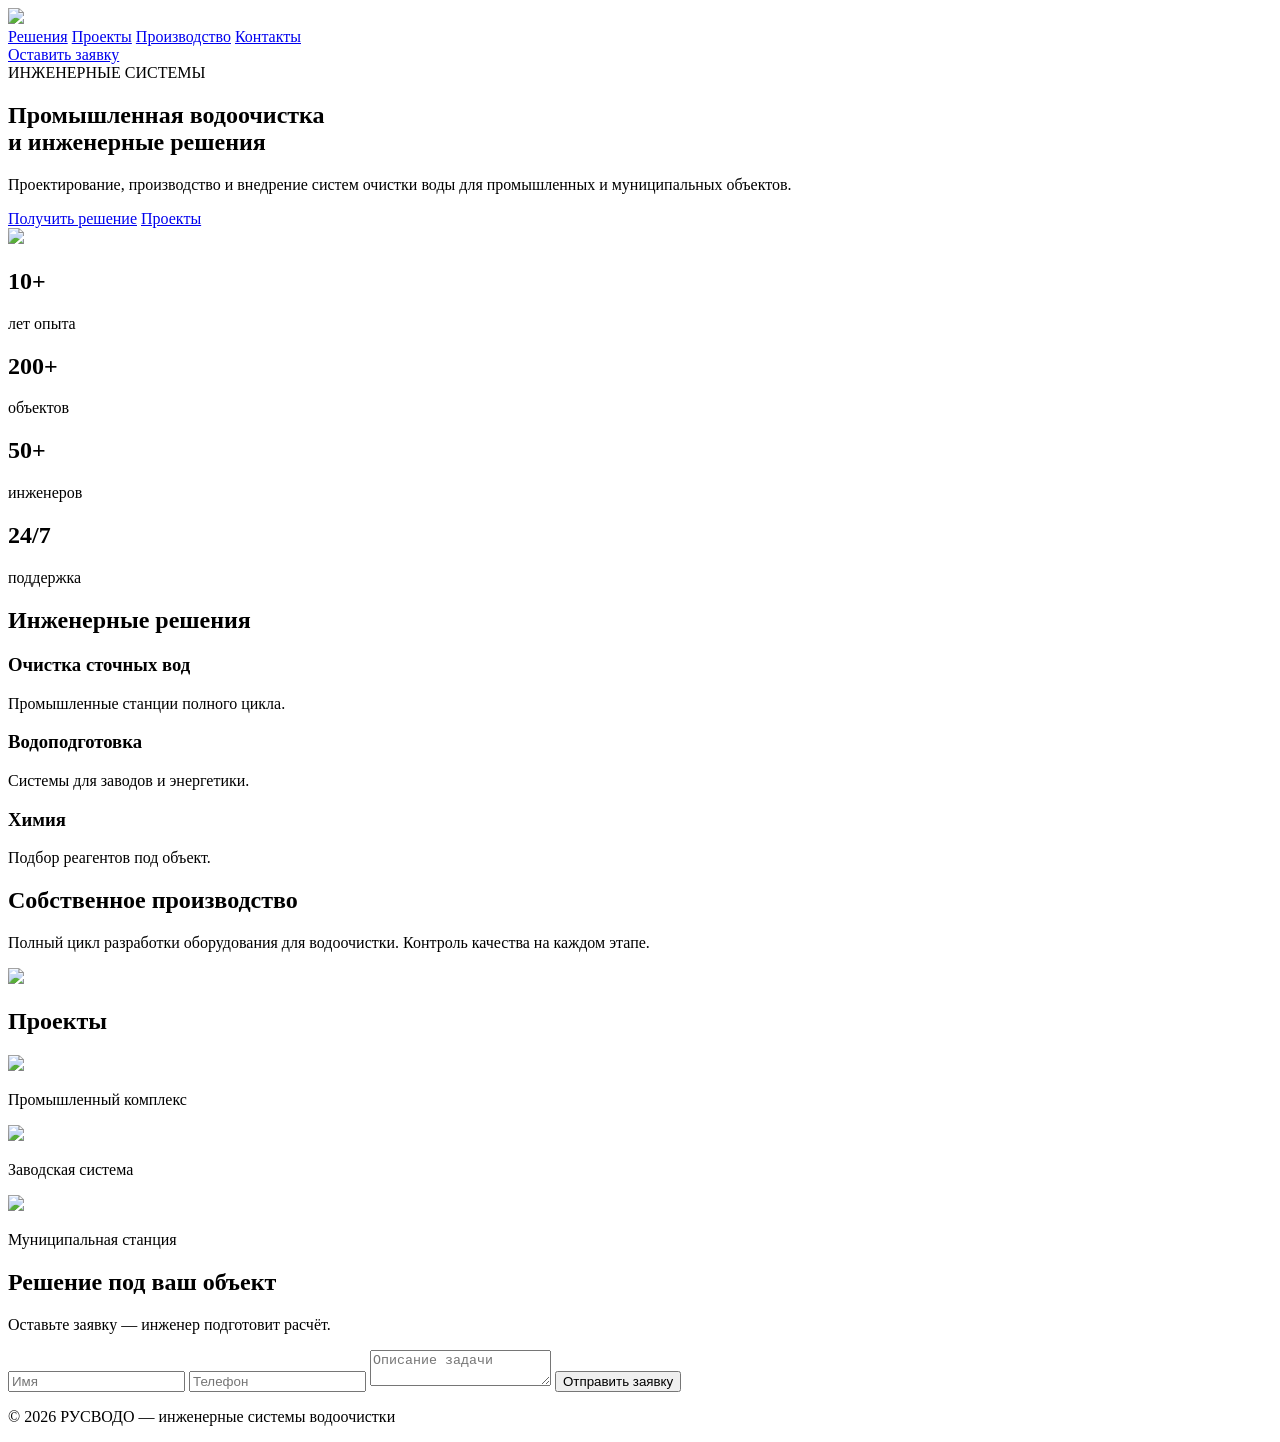
==== index.html @ d5ce0e26 "Rename INDEX.HTML to index.html" ====
<!DOCTYPE html>
<html lang="ru">
<head>
  <meta charset="UTF-8">
  <meta name="viewport" content="width=device-width, initial-scale=1.0">

  <title>РУСВОДО — Инженерные системы водоочистки</title>

  <link rel="stylesheet" href="style.css">
  <link href="https://fonts.googleapis.com/css2?family=Inter:wght@300;400;500;600;700&display=swap" rel="stylesheet">
</head>

<body>

<div class="bg-glow"></div>

<header class="header">
  <div class="container nav">
    <img src="assets/logo.png" class="logo">

    <nav>
      <a href="#solutions">Решения</a>
      <a href="#projects">Проекты</a>
      <a href="#factory">Производство</a>
      <a href="#contact">Контакты</a>
    </nav>

    <a href="#contact" class="btn">Оставить заявку</a>
  </div>
</header>

<section class="hero reveal">
  <div class="container hero-grid">

    <div>
      <div class="tag">ИНЖЕНЕРНЫЕ СИСТЕМЫ</div>

      <h1>Промышленная водоочистка<br>и инженерные решения</h1>

      <p>
        Проектирование, производство и внедрение систем очистки воды
        для промышленных и муниципальных объектов.
      </p>

      <div class="hero-actions">
        <a href="#contact" class="btn">Получить решение</a>
        <a href="#projects" class="btn ghost">Проекты</a>
      </div>
    </div>

    <div class="hero-card reveal">
      <img src="assets/hero.jpg">
    </div>

  </div>
</section>

<section class="stats reveal">
  <div class="container stats-grid">
    <div><h2>10+</h2><p>лет опыта</p></div>
    <div><h2>200+</h2><p>объектов</p></div>
    <div><h2>50+</h2><p>инженеров</p></div>
    <div><h2>24/7</h2><p>поддержка</p></div>
  </div>
</section>

<section id="solutions" class="section reveal">
  <div class="container">
    <h2>Инженерные решения</h2>

    <div class="grid-3">

      <div class="card hover">
        <h3>Очистка сточных вод</h3>
        <p>Промышленные станции полного цикла.</p>
      </div>

      <div class="card hover">
        <h3>Водоподготовка</h3>
        <p>Системы для заводов и энергетики.</p>
      </div>

      <div class="card hover">
        <h3>Химия</h3>
        <p>Подбор реагентов под объект.</p>
      </div>

    </div>
  </div>
</section>

<section id="factory" class="section dark reveal">
  <div class="container split">

    <div>
      <h2>Собственное производство</h2>
      <p>
        Полный цикл разработки оборудования для водоочистки.
        Контроль качества на каждом этапе.
      </p>
    </div>

    <img src="assets/factory.jpg">

  </div>
</section>

<section id="projects" class="section reveal">
  <div class="container">

    <h2>Проекты</h2>

    <div class="grid-3">

      <div class="project hover">
        <img src="assets/project1.jpg">
        <p>Промышленный комплекс</p>
      </div>

      <div class="project hover">
        <img src="assets/project1.jpg">
        <p>Заводская система</p>
      </div>

      <div class="project hover">
        <img src="assets/project1.jpg">
        <p>Муниципальная станция</p>
      </div>

    </div>

  </div>
</section>

<section id="contact" class="section contact reveal">
  <div class="container split">

    <div>
      <h2>Решение под ваш объект</h2>
      <p>Оставьте заявку — инженер подготовит расчёт.</p>
    </div>

    <form id="form">
      <input type="text" placeholder="Имя" required>
      <input type="tel" placeholder="Телефон" required>
      <textarea placeholder="Описание задачи"></textarea>
      <button class="btn">Отправить заявку</button>
    </form>

  </div>
</section>

<footer class="footer">
  <div class="container">
    <p>© 2026 РУСВОДО — инженерные системы водоочистки</p>
  </div>
</footer>

<script src="script.js"></script>
</body>
</html>
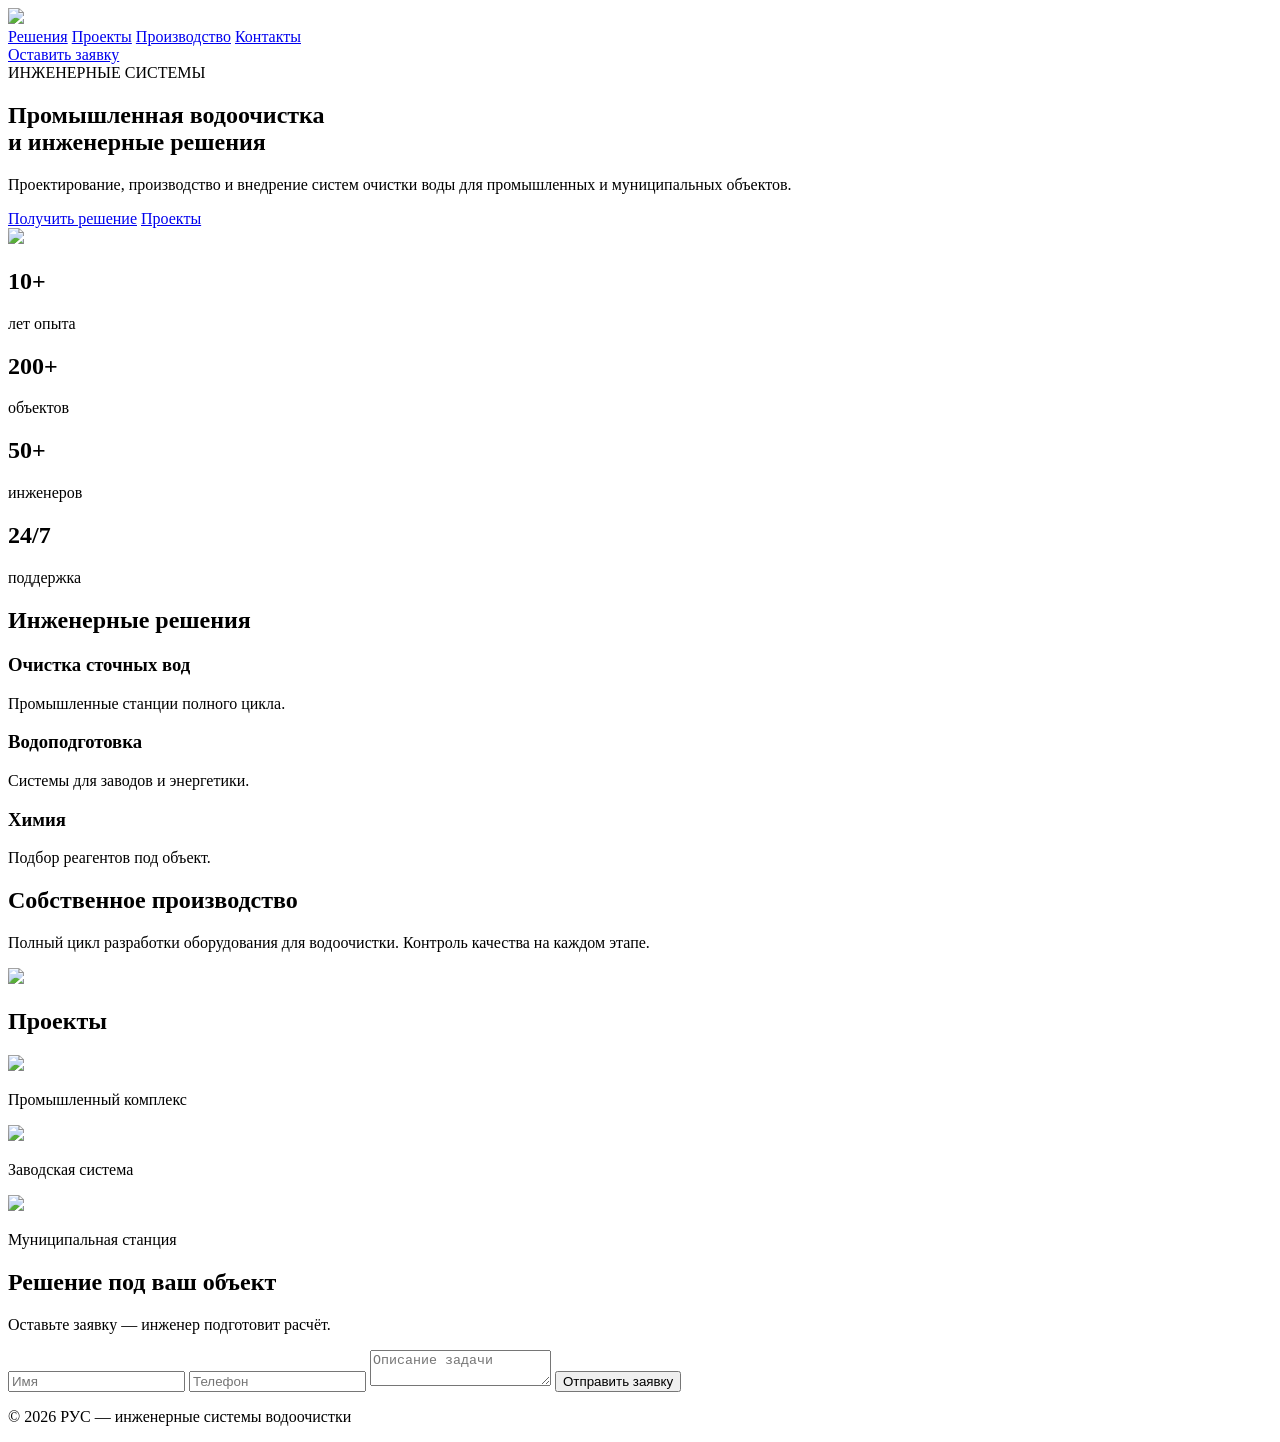
==== commit 326297a3: "Update index.html" ====
--- a/index.html
+++ b/index.html
@@ -4,7 +4,7 @@
   <meta charset="UTF-8">
   <meta name="viewport" content="width=device-width, initial-scale=1.0">
 
-  <title>РУСВОДО — Инженерные системы водоочистки</title>
+  <title>РУС — Инженерные системы водоочистки</title>
 
   <link rel="stylesheet" href="style.css">
   <link href="https://fonts.googleapis.com/css2?family=Inter:wght@300;400;500;600;700&display=swap" rel="stylesheet">
@@ -152,7 +152,7 @@
 
 <footer class="footer">
   <div class="container">
-    <p>© 2026 РУСВОДО — инженерные системы водоочистки</p>
+    <p>© 2026 РУС — инженерные системы водоочистки</p>
   </div>
 </footer>
 
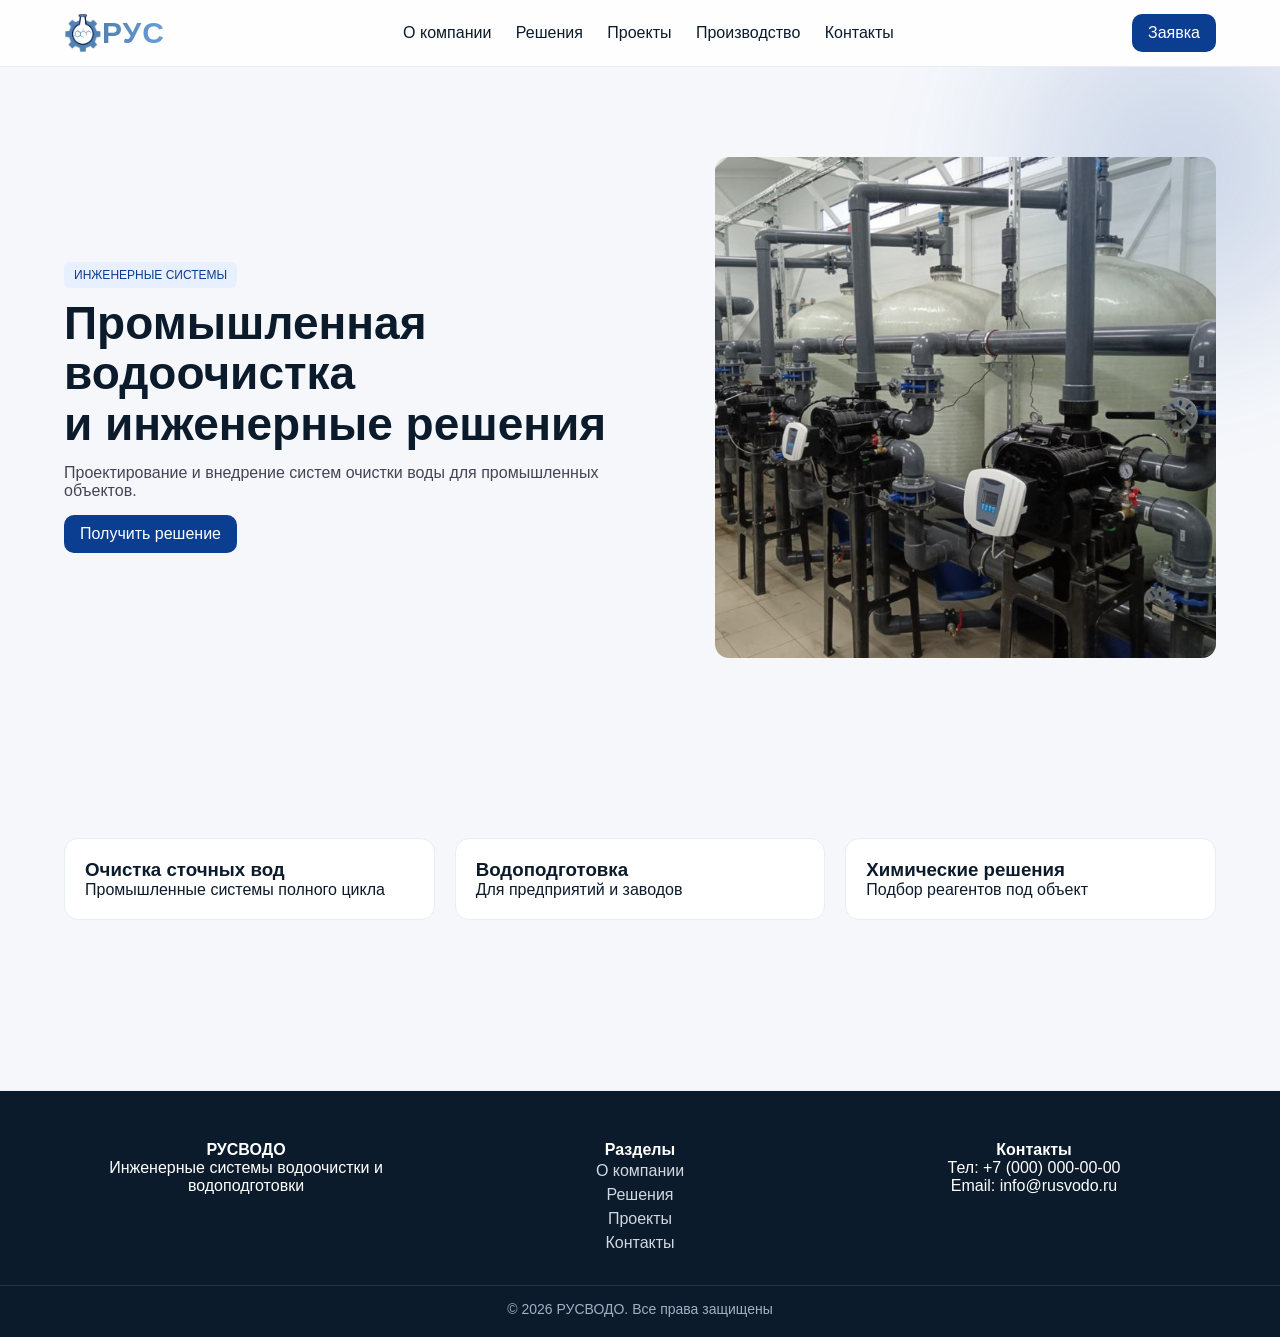
==== commit fd856d72: "Add files via upload" ====
--- a/index.html
+++ b/index.html
@@ -1,161 +1,108 @@
 <!DOCTYPE html>
 <html lang="ru">
 <head>
-  <meta charset="UTF-8">
-  <meta name="viewport" content="width=device-width, initial-scale=1.0">
-
-  <title>РУС — Инженерные системы водоочистки</title>
-
-  <link rel="stylesheet" href="style.css">
-  <link href="https://fonts.googleapis.com/css2?family=Inter:wght@300;400;500;600;700&display=swap" rel="stylesheet">
+    <meta charset="UTF-8">
+    <meta name="viewport" content="width=device-width, initial-scale=1.0">
+    <title>РУС — Инженерные системы</title>
+    <link rel="stylesheet" href="style.css">
 </head>
 
 <body>
 
-<div class="bg-glow"></div>
+    <header class="header">
+        <div class="container nav">
+            <a href="index.html" class="logo-wrap">
+                <img src="assets/logo.png" class="logo">
+                <span class="logo-text">РУС</span>
+            </a>
 
-<header class="header">
-  <div class="container nav">
-    <img src="assets/logo.png" class="logo">
+            <div class="burger" onclick="toggleMenu()">☰</div>
 
-    <nav>
-      <a href="#solutions">Решения</a>
-      <a href="#projects">Проекты</a>
-      <a href="#factory">Производство</a>
-      <a href="#contact">Контакты</a>
-    </nav>
+            <nav id="menu">
+                <a href="about.html">О компании</a>
+                <a href="services.html">Решения</a>
+                <a href="projects.html">Проекты</a>
+                <a href="production.html">Производство</a>
+                <a href="contacts.html">Контакты</a>
+            </nav>
 
-    <a href="#contact" class="btn">Оставить заявку</a>
-  </div>
-</header>
+            <a href="contact.html" class="btn">Заявка</a>
+        </div>
+    </header>
 
-<section class="hero reveal">
-  <div class="container hero-grid">
+    <section class="hero">
+        <div class="container hero-grid">
 
-    <div>
-      <div class="tag">ИНЖЕНЕРНЫЕ СИСТЕМЫ</div>
+            <div>
+                <div class="tag">ИНЖЕНЕРНЫЕ СИСТЕМЫ</div>
 
-      <h1>Промышленная водоочистка<br>и инженерные решения</h1>
+                <h1>Промышленная водоочистка<br>и инженерные решения</h1>
 
-      <p>
-        Проектирование, производство и внедрение систем очистки воды
-        для промышленных и муниципальных объектов.
-      </p>
+                <p>
+                    Проектирование и внедрение систем очистки воды для промышленных объектов.
+                </p>
 
-      <div class="hero-actions">
-        <a href="#contact" class="btn">Получить решение</a>
-        <a href="#projects" class="btn ghost">Проекты</a>
-      </div>
-    </div>
+                <a href="contact.html" class="btn">Получить решение</a>
+            </div>
 
-    <div class="hero-card reveal">
-      <img src="assets/hero.jpg">
-    </div>
+            <img src="assets/hero.jpg" style="width:100%;border-radius:14px;">
 
-  </div>
-</section>
+        </div>
+    </section>
 
-<section class="stats reveal">
-  <div class="container stats-grid">
-    <div><h2>10+</h2><p>лет опыта</p></div>
-    <div><h2>200+</h2><p>объектов</p></div>
-    <div><h2>50+</h2><p>инженеров</p></div>
-    <div><h2>24/7</h2><p>поддержка</p></div>
-  </div>
-</section>
+    <section class="section">
+        <div class="container grid-3">
 
-<section id="solutions" class="section reveal">
-  <div class="container">
-    <h2>Инженерные решения</h2>
+            <div class="card">
+                <h3>Очистка сточных вод</h3>
+                <p>Промышленные системы полного цикла</p>
+            </div>
 
-    <div class="grid-3">
+            <div class="card">
+                <h3>Водоподготовка</h3>
+                <p>Для предприятий и заводов</p>
+            </div>
 
-      <div class="card hover">
-        <h3>Очистка сточных вод</h3>
-        <p>Промышленные станции полного цикла.</p>
-      </div>
+            <div class="card">
+                <h3>Химические решения</h3>
+                <p>Подбор реагентов под объект</p>
+            </div>
 
-      <div class="card hover">
-        <h3>Водоподготовка</h3>
-        <p>Системы для заводов и энергетики.</p>
-      </div>
+        </div>
+    </section>
+    <script>
+        function toggleMenu() {
+            document.getElementById('menu').classList.toggle('active');
+        }
+    </script>
 
-      <div class="card hover">
-        <h3>Химия</h3>
-        <p>Подбор реагентов под объект.</p>
-      </div>
+</body>
+</html>
+<footer class="footer">
+    <div class="container footer-grid">
 
-    </div>
-  </div>
-</section>
+        <div>
+            <h4>РУСВОДО</h4>
+            <p>Инженерные системы водоочистки и водоподготовки</p>
+        </div>
 
-<section id="factory" class="section dark reveal">
-  <div class="container split">
+        <div>
+            <h4>Разделы</h4>
+            <a href="about.html">О компании</a><br>
+            <a href="services.html">Решения</a><br>
+            <a href="projects.html">Проекты</a><br>
+            <a href="contact.html">Контакты</a>
+        </div>
 
-    <div>
-      <h2>Собственное производство</h2>
-      <p>
-        Полный цикл разработки оборудования для водоочистки.
-        Контроль качества на каждом этапе.
-      </p>
-    </div>
-
-    <img src="assets/factory.jpg">
-
-  </div>
-</section>
-
-<section id="projects" class="section reveal">
-  <div class="container">
-
-    <h2>Проекты</h2>
-
-    <div class="grid-3">
-
-      <div class="project hover">
-        <img src="assets/project1.jpg">
-        <p>Промышленный комплекс</p>
-      </div>
-
-      <div class="project hover">
-        <img src="assets/project1.jpg">
-        <p>Заводская система</p>
-      </div>
-
-      <div class="project hover">
-        <img src="assets/project1.jpg">
-        <p>Муниципальная станция</p>
-      </div>
+        <div>
+            <h4>Контакты</h4>
+            <p>Тел: +7 (000) 000-00-00</p>
+            <p>Email: info@rusvodo.ru</p>
+        </div>
 
     </div>
 
-  </div>
-</section>
-
-<section id="contact" class="section contact reveal">
-  <div class="container split">
-
-    <div>
-      <h2>Решение под ваш объект</h2>
-      <p>Оставьте заявку — инженер подготовит расчёт.</p>
+    <div class="footer-bottom">
+        © 2026 РУСВОДО. Все права защищены
     </div>
-
-    <form id="form">
-      <input type="text" placeholder="Имя" required>
-      <input type="tel" placeholder="Телефон" required>
-      <textarea placeholder="Описание задачи"></textarea>
-      <button class="btn">Отправить заявку</button>
-    </form>
-
-  </div>
-</section>
-
-<footer class="footer">
-  <div class="container">
-    <p>© 2026 РУС — инженерные системы водоочистки</p>
-  </div>
-</footer>
-
-<script src="script.js"></script>
-</body>
-</html>
+</footer>
--- a/style.css
+++ b/style.css
@@ -0,0 +1,536 @@
+body {
+  margin: 0;
+  font-family: Inter, sans-serif;
+  background: #f6f8fb;
+  color: #0b1b2b;
+}
+
+.container {
+  width: 90%;
+  max-width: 1200px;
+  margin: auto;
+}
+
+/* HEADER */
+.header {
+  background: white;
+  border-bottom: 1px solid #e6eef7;
+  position: sticky;
+  top: 0;
+  z-index: 1000;
+}
+
+.nav {
+  display: flex;
+  justify-content: space-between;
+  align-items: center;
+  padding: 15px 0;
+}
+
+.logo {
+  height: 50px;
+}
+
+nav a {
+  margin: 0 10px;
+  text-decoration: none;
+  color: #0b1b2b;
+  font-weight: 500;
+}
+
+.btn {
+    background: #0b3d91;
+    color: white;
+    padding: 10px 16px;
+    border-radius: 10px;
+    text-decoration: none;
+    transition: 0.2s;
+    display: inline-block;
+    box-shadow: none; /* ������ �������� */
+}
+
+    .btn:hover {
+        transform: translateY(-1px);
+        background: #0a357f;
+        box-shadow: none; /* ������ hover glow */
+    }
+/* SECTIONS */
+.section {
+  padding: 70px 0;
+}
+
+.dark {
+  background: #0b1b2b;
+  color: white;
+}
+
+/* GRID */
+.grid-3 {
+  display: grid;
+  grid-template-columns: repeat(3, 1fr);
+  gap: 20px;
+}
+
+.card {
+  background: white;
+  padding: 20px;
+  border-radius: 12px;
+  border: 1px solid #e6eef7;
+}
+
+/* SPLIT */
+.split {
+  display: grid;
+  grid-template-columns: 1fr 1fr;
+  gap: 40px;
+  align-items: center;
+}
+
+.split img {
+  width: 100%;
+  border-radius: 12px;
+}
+
+/* HERO */
+.hero {
+  padding: 80px 0;
+}
+
+.hero h1 {
+  font-size: 42px;
+}
+:root {
+    --bg: #f5f7fb;
+    --text: #0b1b2b;
+    --blue: #0b3d91;
+    --line: #e6eef7;
+    --dark: #0b1b2b;
+}
+
+* {
+    margin: 0;
+    padding: 0;
+    box-sizing: border-box;
+    font-family: Inter, sans-serif;
+}
+
+body {
+    background: var(--bg);
+    color: var(--text);
+}
+
+/* CONTAINER */
+.container {
+    width: 90%;
+    max-width: 1200px;
+    margin: auto;
+}
+
+/* HEADER (������) */
+.header {
+    position: sticky;
+    top: 0;
+    background: rgba(255,255,255,0.85);
+    backdrop-filter: blur(10px);
+    border-bottom: 1px solid var(--line);
+    z-index: 1000;
+}
+
+.nav {
+    display: flex;
+    justify-content: space-between;
+    align-items: center;
+    padding: 14px 0;
+}
+
+.logo {
+    height: 38px;
+}
+
+nav a {
+    margin: 0 10px;
+    text-decoration: none;
+    color: var(--text);
+    font-weight: 500;
+}
+
+/* BUTTON */
+.btn {
+    background: var(--blue);
+    color: white;
+    padding: 10px 16px;
+    border-radius: 10px;
+    text-decoration: none;
+    transition: 0.3s;
+}
+
+    .btn:hover {
+        transform: translateY(-2px);
+        box-shadow: 0 10px 25px rgba(11,61,145,0.2);
+    }
+
+/* HERO (v4 �������) */
+.hero {
+    padding: 90px 0;
+    position: relative;
+    overflow: hidden;
+}
+
+    .hero::before {
+        content: "";
+        position: absolute;
+        width: 600px;
+        height: 600px;
+        background: radial-gradient(circle, rgba(11,61,145,0.2), transparent 60%);
+        top: -200px;
+        right: -200px;
+        filter: blur(40px);
+    }
+
+.hero-grid {
+    display: grid;
+    grid-template-columns: 1.2fr 1fr;
+    gap: 50px;
+    align-items: center;
+}
+
+.hero h1 {
+    font-size: 46px;
+    line-height: 1.1;
+}
+
+.hero p {
+    margin: 15px 0;
+    color: #445;
+}
+
+/* TAG */
+.tag {
+    display: inline-block;
+    background: #e8f0ff;
+    color: var(--blue);
+    padding: 6px 10px;
+    font-size: 12px;
+    border-radius: 6px;
+    margin-bottom: 10px;
+}
+
+/* SECTIONS */
+.section {
+    padding: 90px 0;
+}
+
+/* GRID */
+.grid-3 {
+    display: grid;
+    grid-template-columns: repeat(3, 1fr);
+    gap: 20px;
+}
+
+/* CARD */
+.card {
+    background: white;
+    border: 1px solid var(--line);
+    border-radius: 14px;
+    padding: 20px;
+    transition: 0.3s;
+}
+
+    .card:hover {
+        transform: translateY(-6px);
+        box-shadow: 0 20px 40px rgba(0,0,0,0.08);
+    }
+
+/* DARK SECTION */
+.dark {
+    background: var(--dark);
+    color: white;
+}
+
+/* SPLIT */
+.split {
+    display: grid;
+    grid-template-columns: 1fr 1fr;
+    gap: 40px;
+    align-items: center;
+}
+
+    .split img {
+        width: 100%;
+        border-radius: 14px;
+    }
+
+/* FOOTER */
+.footer {
+    text-align: center;
+    padding: 20px;
+    border-top: 1px solid var(--line);
+}
+.footer {
+    background: #0b1b2b;
+    color: white;
+    padding: 50px 0 20px;
+    margin-top: 80px;
+}
+
+.footer-grid {
+    display: grid;
+    grid-template-columns: repeat(3, 1fr);
+    gap: 30px;
+}
+
+.footer a {
+    color: #cfd8e3;
+    text-decoration: none;
+    display: inline-block;
+    margin: 3px 0;
+}
+
+    .footer a:hover {
+        color: white;
+    }
+
+.footer-bottom {
+    text-align: center;
+    margin-top: 30px;
+    padding-top: 15px;
+    border-top: 1px solid rgba(255,255,255,0.1);
+    font-size: 14px;
+    color: #9fb0c5;
+}
+.form-box {
+    background: white;
+    border: 1px solid var(--line);
+    border-radius: 16px;
+    padding: 40px;
+    max-width: 900px;
+    margin: auto;
+}
+
+.form-head {
+    margin-bottom: 30px;
+}
+
+    .form-head h2 {
+        font-size: 28px;
+        margin-bottom: 10px;
+    }
+
+    .form-head p {
+        color: #556;
+    }
+
+/* GRID */
+.form-grid {
+    display: grid;
+    grid-template-columns: 1fr 1fr;
+    gap: 20px;
+}
+
+.input-group {
+    display: flex;
+    flex-direction: column;
+}
+
+    .input-group label {
+        font-size: 13px;
+        margin-bottom: 6px;
+        color: #445;
+    }
+
+/* INPUTS */
+input, textarea, select {
+    padding: 12px;
+    border-radius: 10px;
+    border: 1px solid var(--line);
+    font-size: 14px;
+    transition: 0.2s;
+}
+
+    input:focus, textarea:focus, select:focus {
+        border-color: var(--blue);
+        outline: none;
+    }
+
+/* FULL WIDTH */
+.full {
+    grid-column: span 2;
+}
+
+textarea {
+    min-height: 120px;
+    resize: vertical;
+}
+
+/* BOTTOM */
+.form-bottom {
+    grid-column: span 2;
+    display: flex;
+    justify-content: space-between;
+    align-items: center;
+    margin-top: 10px;
+}
+
+    .form-bottom span {
+        font-size: 13px;
+        color: #667;
+    }
+.logo-wrap {
+    display: flex;
+    align-items: center;
+    gap: -10px;
+    text-decoration: none;
+}
+
+.logo-text {
+    font-weight: 700;
+    font-size: 30px;
+    background: linear-gradient(90deg,#5381B1, #679FDA);
+    -webkit-background-clip: text;
+    -webkit-text-fill-color: transparent;
+    letter-spacing: 1px;
+}
+/* BURGER */
+.burger {
+    display: none;
+    font-size: 26px;
+    cursor: pointer;
+}
+
+/* MOBILE */
+@media (max-width: 768px) {
+
+    .burger {
+        display: block;
+    }
+
+    nav {
+        position: absolute;
+        top: 70px;
+        right: 0;
+        background: white;
+        width: 100%;
+        display: none;
+        flex-direction: column;
+        padding: 20px;
+        border-top: 1px solid var(--line);
+    }
+
+        nav a {
+            margin: 10px 0;
+        }
+
+        nav.active {
+            display: flex;
+        }
+
+    /* GRID */
+    .hero-grid {
+        grid-template-columns: 1fr;
+    }
+
+    .grid-3 {
+        grid-template-columns: 1fr;
+    }
+
+    .split {
+        grid-template-columns: 1fr;
+    }
+
+    /* TEXT */
+    .hero h1 {
+        font-size: 30px;
+    }
+
+    .section {
+        padding: 60px 0;
+    }
+
+    /* FORM */
+    .form-grid {
+        grid-template-columns: 1fr;
+    }
+
+    .full {
+        grid-column: span 1;
+    }
+
+    .form-bottom {
+        flex-direction: column;
+        align-items: flex-start;
+        gap: 10px;
+    }
+}
+@media (max-width: 768px) {
+
+    .form-grid {
+        display: block; /* �������� */
+    }
+
+        .form-grid > * {
+            width: 100%;
+            margin-bottom: 15px;
+        }
+
+    .full {
+        grid-column: unset !important;
+    }
+}
+/* ===== UX �������� ����� ===== */
+
+/* ��������� */
+input, textarea, select {
+    transition: all 0.2s ease;
+}
+
+/* ������� ��������� */
+input, textarea, select {
+    border: 1px solid var(--line);
+    border-radius: 8px;
+    padding: 12px 14px;
+    background: #fff;
+}
+
+    /* ����� (����) */
+    input:focus, textarea:focus, select:focus {
+        border-color: #1EA1FB;
+        box-shadow: 0 0 0 3px rgba(30, 161, 251, 0.15);
+        outline: none;
+    }
+
+    /* hover (���������) */
+    input:hover, textarea:hover, select:hover {
+        border-color: #525DFB;
+    }
+
+/* textarea ���� �������� */
+textarea {
+    resize: vertical;
+    min-height: 120px;
+}
+
+/* ������ */
+.btn {
+    transition: all 0.2s ease;
+}
+
+    /* hover ������ */
+    .btn:hover {
+        transform: translateY(-1px);
+    }
+
+    /* ������� */
+    .btn:active {
+        transform: translateY(0);
+        opacity: 0.9;
+    }
+
+    /* disabled (�� �������) */
+    .btn:disabled {
+        opacity: 0.6;
+        cursor: not-allowed;
+    }
+.map iframe {
+    border-radius: 14px;
+    filter: grayscale(20%) contrast(1.05) brightness(0.95);
+}
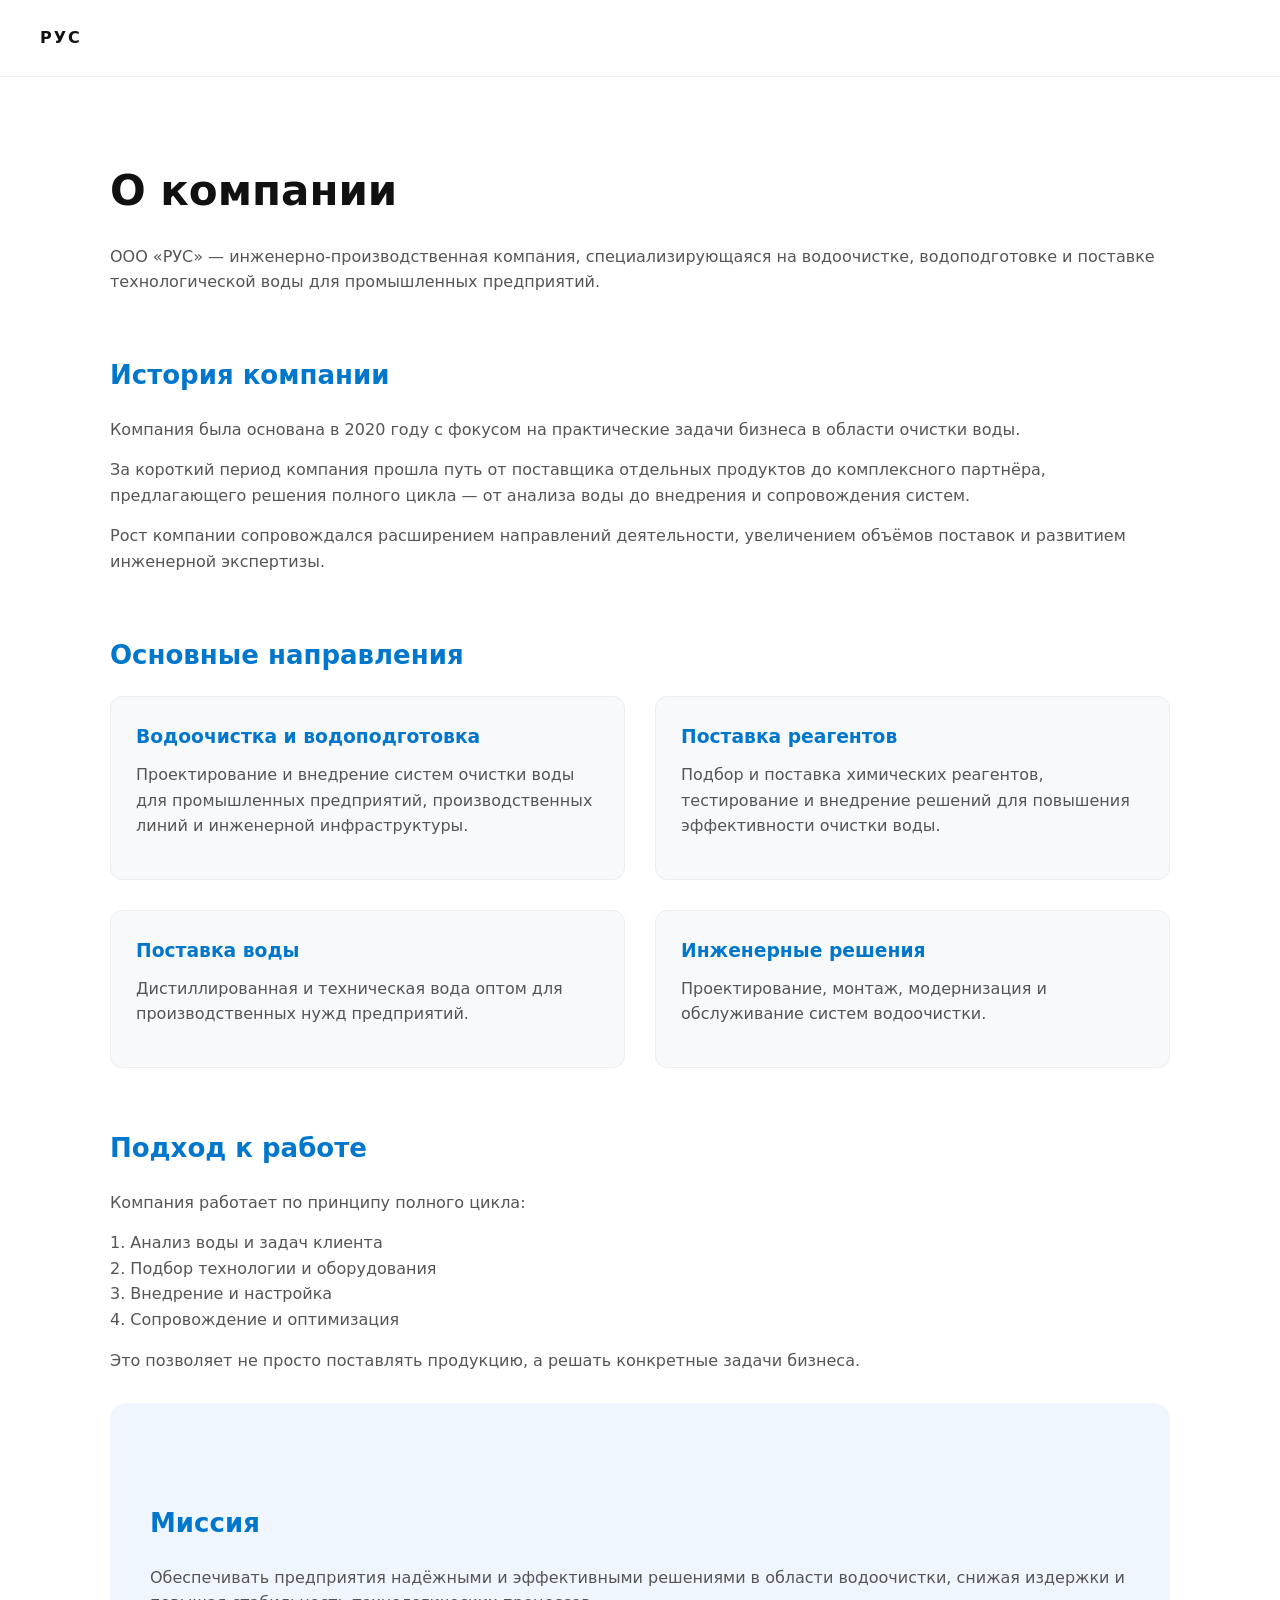
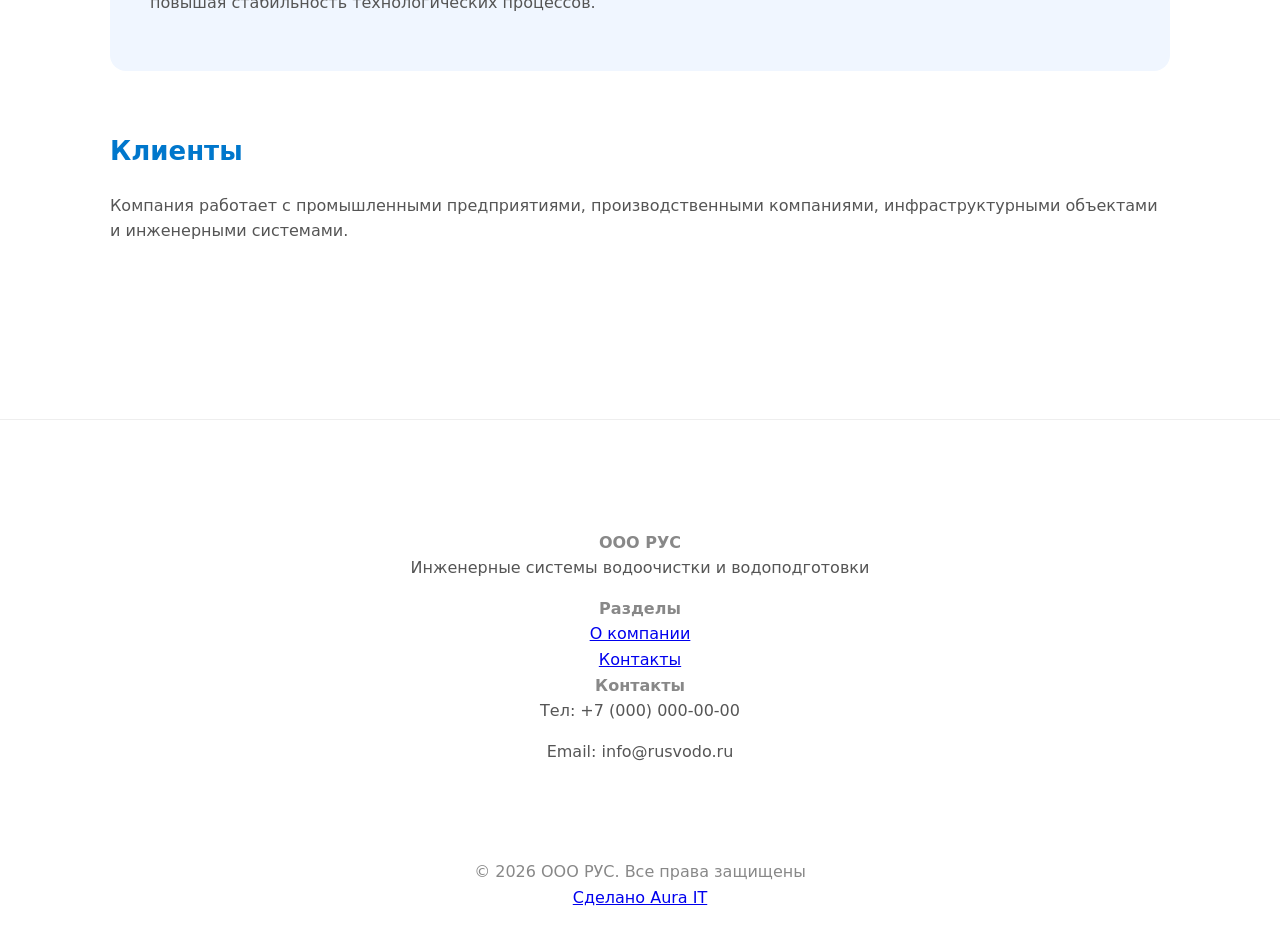
==== commit 560e4529: "Update index.html" ====
--- a/index.html
+++ b/index.html
@@ -1,108 +1,240 @@
 <!DOCTYPE html>
 <html lang="ru">
 <head>
-    <meta charset="UTF-8">
-    <meta name="viewport" content="width=device-width, initial-scale=1.0">
-    <title>РУС — Инженерные системы</title>
-    <link rel="stylesheet" href="style.css">
+<meta charset="UTF-8">
+<meta name="viewport" content="width=device-width, initial-scale=1.0">
+<title>О компании — РУС</title>
+
+<style>
+*{
+margin:0;
+padding:0;
+box-sizing:border-box;
+font-family:Inter, system-ui, sans-serif;
+}
+
+body{
+background:#ffffff;
+color:#111;
+line-height:1.6;
+}
+
+.container{
+max-width:1100px;
+margin:auto;
+padding:80px 20px;
+}
+
+h1{
+font-size:42px;
+margin-bottom:20px;
+}
+
+h2{
+margin-top:60px;
+margin-bottom:20px;
+font-size:26px;
+color:#0077cc;
+}
+
+p{
+color:#555;
+margin-bottom:15px;
+}
+
+.header{
+padding:25px 40px;
+border-bottom:1px solid #eee;
+display:flex;
+justify-content:space-between;
+}
+
+.logo{
+font-weight:700;
+letter-spacing:2px;
+}
+
+.section{
+margin-top:40px;
+}
+
+.grid{
+display:grid;
+grid-template-columns:repeat(2,1fr);
+gap:30px;
+margin-top:20px;
+}
+
+.card{
+background:#f8f9fb;
+padding:25px;
+border-radius:12px;
+border:1px solid #eee;
+}
+
+.card h3{
+color:#0077cc;
+margin-bottom:10px;
+}
+
+.mission{
+background:#f0f6ff;
+padding:40px;
+border-radius:16px;
+margin-top:30px;
+}
+
+.footer{
+margin-top:80px;
+padding:30px;
+text-align:center;
+color:#888;
+border-top:1px solid #eee;
+}
+
+/* mobile */
+@media(max-width:800px){
+.grid{grid-template-columns:1fr;}
+h1{font-size:30px;}
+}
+</style>
 </head>
 
 <body>
 
-    <header class="header">
-        <div class="container nav">
-            <a href="index.html" class="logo-wrap">
-                <img src="assets/logo.png" class="logo">
-                <span class="logo-text">РУС</span>
-            </a>
-
-            <div class="burger" onclick="toggleMenu()">☰</div>
-
-            <nav id="menu">
-                <a href="about.html">О компании</a>
-                <a href="services.html">Решения</a>
-                <a href="projects.html">Проекты</a>
-                <a href="production.html">Производство</a>
-                <a href="contacts.html">Контакты</a>
-            </nav>
-
-            <a href="contact.html" class="btn">Заявка</a>
-        </div>
-    </header>
-
-    <section class="hero">
-        <div class="container hero-grid">
+    <div class="header">
+        <div class="logo">РУС</div>
+    </div>
+
+    <div class="container">
+
+        <h1>О компании</h1>
+
+        <p>
+            ООО «РУС» — инженерно-производственная компания, специализирующаяся на водоочистке,
+            водоподготовке и поставке технологической воды для промышленных предприятий.
+        </p>
+
+        <div class="section">
+            <h2>История компании</h2>
+            <p>
+                Компания была основана в 2020 году с фокусом на практические задачи бизнеса в области очистки воды.
+            </p>
+            <p>
+                За короткий период компания прошла путь от поставщика отдельных продуктов до комплексного партнёра,
+                предлагающего решения полного цикла — от анализа воды до внедрения и сопровождения систем.
+            </p>
+            <p>
+                Рост компании сопровождался расширением направлений деятельности, увеличением объёмов поставок
+                и развитием инженерной экспертизы.
+            </p>
+        </div>
+
+        <div class="section">
+            <h2>Основные направления</h2>
+
+            <div class="grid">
+
+                <div class="card">
+                    <h3>Водоочистка и водоподготовка</h3>
+                    <p>
+                        Проектирование и внедрение систем очистки воды для промышленных предприятий,
+                        производственных линий и инженерной инфраструктуры.
+                    </p>
+                </div>
+
+                <div class="card">
+                    <h3>Поставка реагентов</h3>
+                    <p>
+                        Подбор и поставка химических реагентов, тестирование и внедрение решений
+                        для повышения эффективности очистки воды.
+                    </p>
+                </div>
+
+                <div class="card">
+                    <h3>Поставка воды</h3>
+                    <p>
+                        Дистиллированная и техническая вода оптом для производственных нужд предприятий.
+                    </p>
+                </div>
+
+                <div class="card">
+                    <h3>Инженерные решения</h3>
+                    <p>
+                        Проектирование, монтаж, модернизация и обслуживание систем водоочистки.
+                    </p>
+                </div>
+
+            </div>
+        </div>
+
+        <div class="section">
+            <h2>Подход к работе</h2>
+            <p>
+                Компания работает по принципу полного цикла:
+            </p>
+            <p>
+                1. Анализ воды и задач клиента<br>
+                2. Подбор технологии и оборудования<br>
+                3. Внедрение и настройка<br>
+                4. Сопровождение и оптимизация
+            </p>
+            <p>
+                Это позволяет не просто поставлять продукцию, а решать конкретные задачи бизнеса.
+            </p>
+        </div>
+
+        <div class="mission">
+            <h2>Миссия</h2>
+            <p>
+                Обеспечивать предприятия надёжными и эффективными решениями в области водоочистки,
+                снижая издержки и повышая стабильность технологических процессов.
+            </p>
+        </div>
+
+        <div class="section">
+            <h2>Клиенты</h2>
+            <p>
+                Компания работает с промышленными предприятиями, производственными компаниями,
+                инфраструктурными объектами и инженерными системами.
+            </p>
+        </div>
+
+    </div>
+
+    <footer class="footer">
+        <div class="container footer-grid">
 
             <div>
-                <div class="tag">ИНЖЕНЕРНЫЕ СИСТЕМЫ</div>
-
-                <h1>Промышленная водоочистка<br>и инженерные решения</h1>
-
-                <p>
-                    Проектирование и внедрение систем очистки воды для промышленных объектов.
-                </p>
-
-                <a href="contact.html" class="btn">Получить решение</a>
-            </div>
-
-            <img src="assets/hero.jpg" style="width:100%;border-radius:14px;">
-
-        </div>
-    </section>
-
-    <section class="section">
-        <div class="container grid-3">
-
-            <div class="card">
-                <h3>Очистка сточных вод</h3>
-                <p>Промышленные системы полного цикла</p>
-            </div>
-
-            <div class="card">
-                <h3>Водоподготовка</h3>
-                <p>Для предприятий и заводов</p>
-            </div>
-
-            <div class="card">
-                <h3>Химические решения</h3>
-                <p>Подбор реагентов под объект</p>
-            </div>
-
-        </div>
-    </section>
-    <script>
-        function toggleMenu() {
-            document.getElementById('menu').classList.toggle('active');
-        }
-    </script>
+                <h4>ООО РУС</h4>
+                <p>Инженерные системы водоочистки и водоподготовки</p>
+            </div>
+
+            <div>
+                <h4>Разделы</h4>
+                <a href="about.html">О компании</a><br>
+
+                <a href="contact.html">Контакты</a>
+            </div>
+
+            <div>
+                <h4>Контакты</h4>
+                <p>Тел: +7 (000) 000-00-00</p>
+                <p>Email: info@rusvodo.ru</p>
+            </div>
+
+        </div>
+
+        <div class="footer-bottom">
+            © 2026 ООО РУС. Все права защищены
+
+        </div>
+
+        <span>
+            <a href="https://nehaevbogdan16-svg.github.io/Aura.IT/">Сделано Aura IT</a>
+        </span>
+    </footer>
+
 
 </body>
 </html>
-<footer class="footer">
-    <div class="container footer-grid">
-
-        <div>
-            <h4>РУСВОДО</h4>
-            <p>Инженерные системы водоочистки и водоподготовки</p>
-        </div>
-
-        <div>
-            <h4>Разделы</h4>
-            <a href="about.html">О компании</a><br>
-            <a href="services.html">Решения</a><br>
-            <a href="projects.html">Проекты</a><br>
-            <a href="contact.html">Контакты</a>
-        </div>
-
-        <div>
-            <h4>Контакты</h4>
-            <p>Тел: +7 (000) 000-00-00</p>
-            <p>Email: info@rusvodo.ru</p>
-        </div>
-
-    </div>
-
-    <div class="footer-bottom">
-        © 2026 РУСВОДО. Все права защищены
-    </div>
-</footer>
